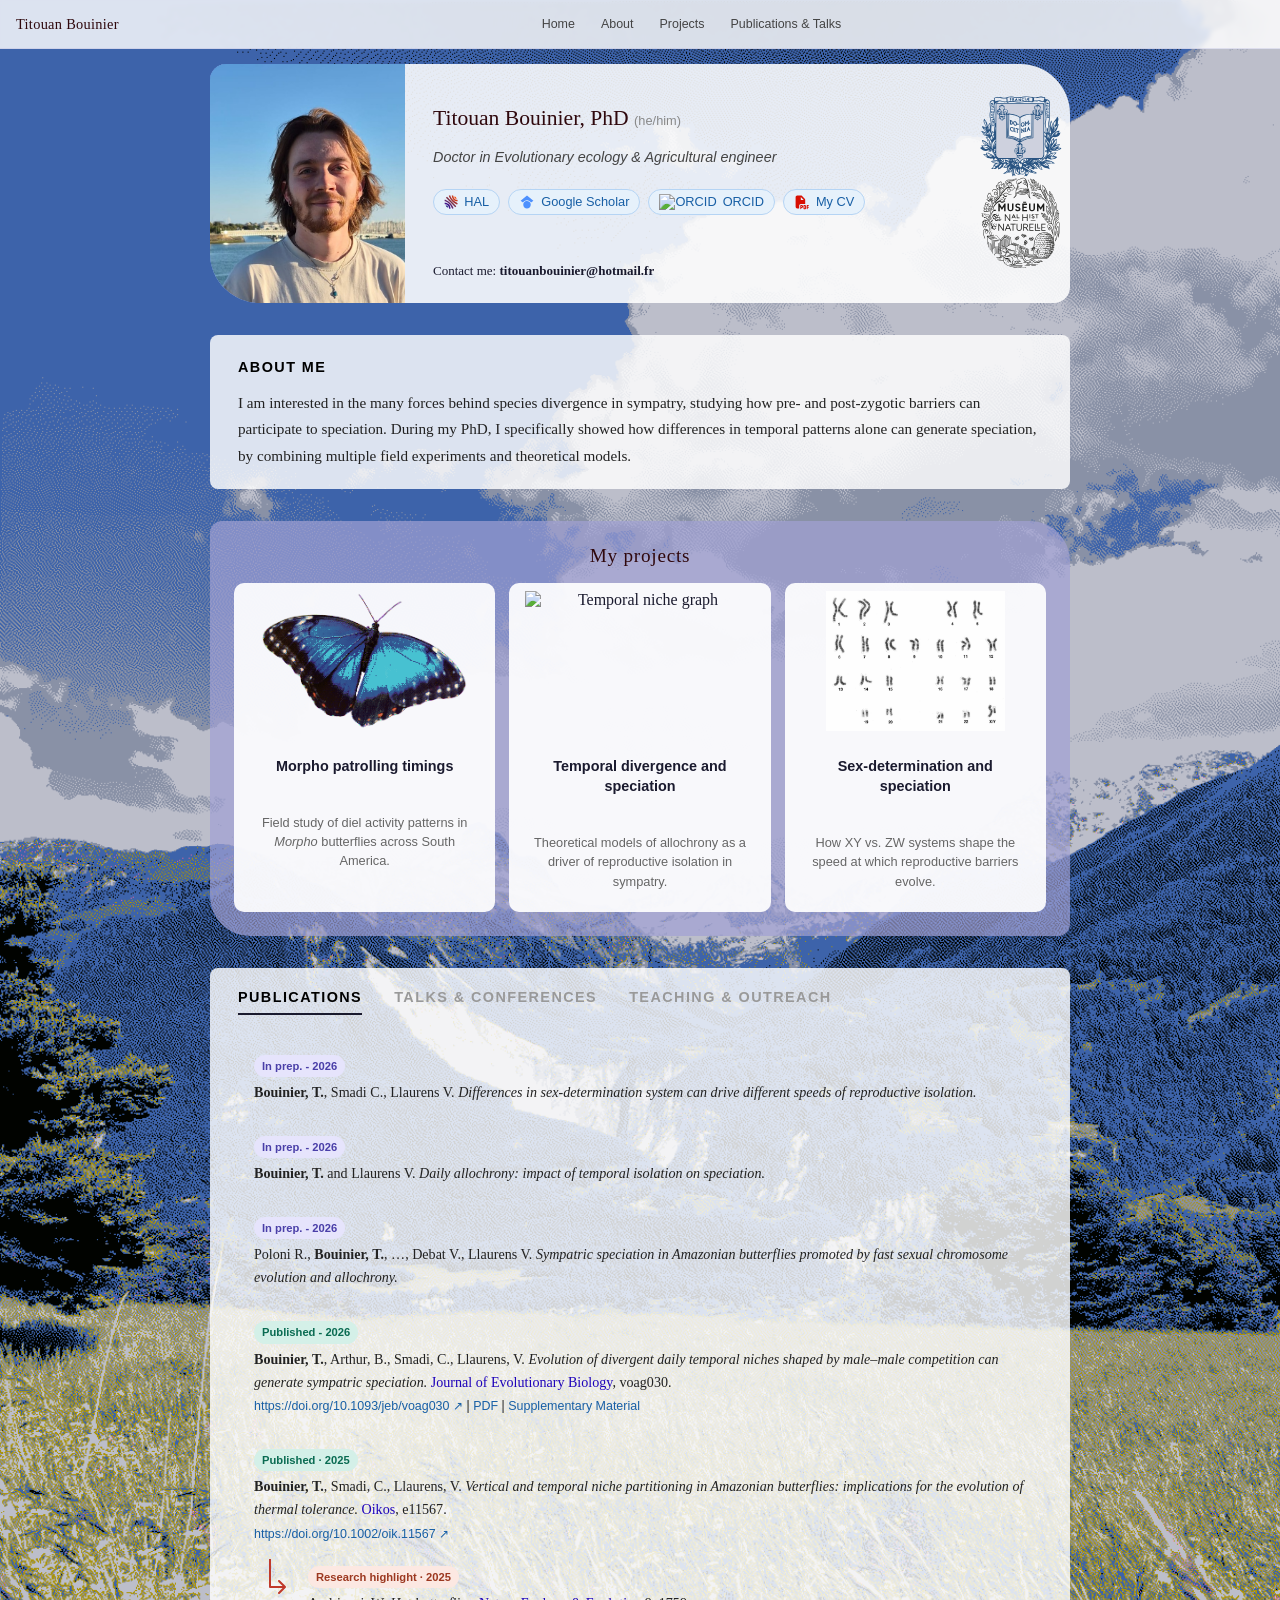
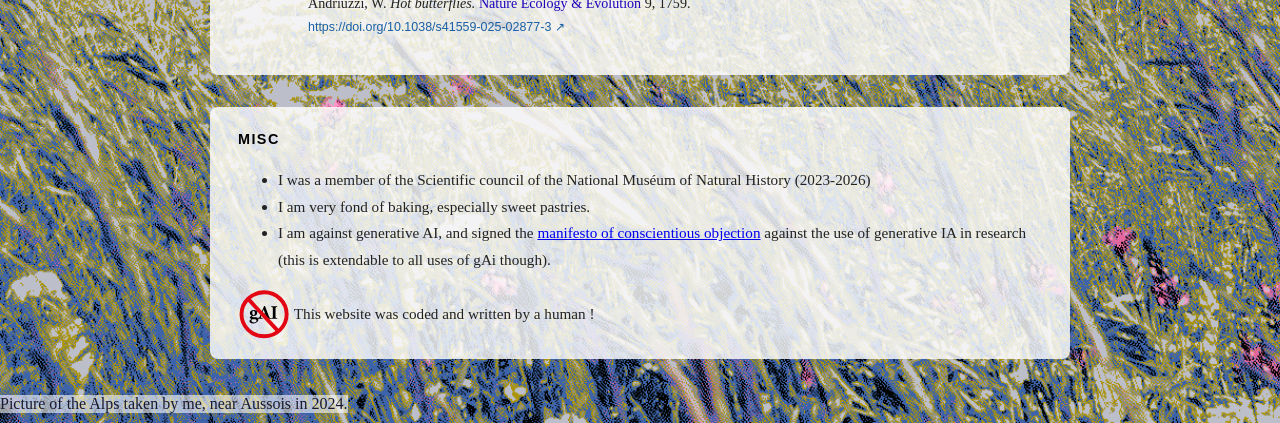
==== index.html @ a281e075 "cv is index" ====
<!DOCTYPE html>
<html lang="en">
<meta property="og:image" content="https://titouanbouinier.netlify.app/full_size_im/Portraitperso.jpg" />
<head>
  <title>Titouan BOUINIER | Evolutionary ecology</title>
  <link rel="icon" type="image/x-icon" href="images/Morpho_icon.png">
  <meta name="viewport" content="width=device-width, initial-scale=1.0">
  <meta charset="UTF-8">
  
  <style>

    html {
      width: 100%;
      margin: 0;
      padding: 0;
      overflow-x: hidden;
      background-image: url("images/mountains.png");
      background-size: cover;
      background-repeat: no-repeat;
    }

    @media (max-width: 540px) {
      html {
        background-attachment: fixed;
      }
    }

    body {
      width: 100%;
      margin: 0;
      padding: 0;
      overflow-x: hidden;
      font-family: Georgia, 'Times New Roman', serif;
      min-height: 100vh;
      color: #1a1a2e;
      scroll-behavior: smooth;
    }

    /* ── Navbar ────────────────────────────────────────────── */
    #navbar {
      position: fixed;
      top: 0;
      left: 0;
      right: 0;
      z-index: 100;
      background: rgba(255, 255, 255, 0.82);
      backdrop-filter: blur(2px);
      -webkit-backdrop-filter: blur(2px);
      border-bottom: 1px solid rgba(180, 180, 220, 0.35);
      display: flex;
      justify-content: center;
    }

   #navbar nav {
  width: 100%;
  max-width: 100%;
  padding: 0 1rem;
  display: grid;
  grid-template-columns: auto auto; 
  align-items: center;
  height: 48px;
}

    #navbar .nav-name {
      font-family: Georgia, serif;
      font-size: 0.9rem;
      color: #2f080d;
      letter-spacing: 0.02em;
      white-space: nowrap;
      grid-column: 1;

    }


    #navbar .nav-links {
      display: flex;
      gap: 4px;
      grid-column: 2;
    }

    #navbar .nav-links a {
      font-family: sans-serif;
      font-size: 0.78rem;
      color: #444;
      text-decoration: none;
      padding: 5px 11px;
      border-radius: 20px;
      transition: background 0.15s, color 0.15s;
      white-space: nowrap;
    }

    #navbar .nav-links a:hover {
      background: #e6f1fb;
      color: #185fa5;
    }

    /* Mobile: collapse to simple flex, name hidden, links centred */
    @media (max-width: 540px) {
      #navbar nav {
        display: flex;
        justify-content: center;
        padding: 0 0.5rem;
      }
      #navbar .nav-name  { display: none; }

      #navbar .nav-links {
        gap: 2px;
      }
      #navbar .nav-links a {
        font-size: 0.72rem;
        padding: 5px 8px;
      }

  
  main { padding: 1rem 0.5rem; }

  #hero {
    flex-direction: column;
  }

  #portrait {
    width: 100%;
    height: 180px;
    min-height: unset;
    background-position: center top 30%;
    background-size: cover;
  }

  #logo { display: none; }

  #hero-text {
    padding: 1rem;
  }

  #hero-text h1 { font-size: 1rem; }

  .links a {
    font-size: 0.72rem;
    padding: 3px 8px;
  }
}

    :target { scroll-margin-top: 64px; }
    #hero, #about, #projects, #pub-talks { scroll-margin-top: 64px; }

    main {
      max-width: 860px;
      margin: 0 auto;
      padding: 4rem 1rem 4rem;
      display: flex;
      flex-direction: column;
      gap: 2rem;
    }

    /* ── Hero ─────────────────────────────────────────────── */
    #hero {
      background: rgba(255, 255, 255, 0.88);
      border-radius: 16px 50px;
      overflow: hidden;
      display: flex;
      align-items: stretch;
    }

    #portrait {
      width: clamp(100px, 22vw, 195px);
      min-height: 220px;
      flex-shrink: 0;
      background: #3d6ccf url("full_size_im/Portraitperso.jpg") no-repeat 30% top / cover;
    }

    #logo {
      margin-left: auto;
      display: flex;
      align-items: center;
    }
    @media (max-width: 540px) {
      #hero { flex-direction: column; }
      #portrait {
        width: 100%;
        min-height: 220px;
        background-position: center top 40%;
        background-size: cover;
      }
      #logo {
        justify-content: center;
        max-width: 100%;
        overflow: hidden;
      }
      #logo img { height: 7rem; max-width: 100%; }
    }

    #hero-text {
      padding: 1.5rem 1.5rem 1.5rem 1.75rem;
  
      flex-direction: column;
      justify-content: center;

    }

    #hero-text h1 {
      font-size: 1.35rem;
      font-weight: normal;
      color: #2f080d;
    }

    #hero-text p {
      font-size: 0.9rem;
      color: #444;
      font-style: italic;
      font-family: sans-serif;
    }

    .links {
      display: flex;
      flex-wrap: wrap;
      gap: 8px;
      margin-top: 1.5rem;
    }

    .links a {
      display: inline-flex;
      align-items: center;
      gap: 6px;
      font-size: 0.8rem;
      font-family: sans-serif;
      color: #185fa5;
      text-decoration: none;
      padding: 4px 10px;
      border: 1px solid #b5d4f4;
      border-radius: 20px;
      background: #e6f1fb;
      transition: background 0.15s;
    }

    .links a:hover { background: #b5d4f4; }

    @media (max-width: 540px) {
      #hero-text h1 { font-size: 1.1rem; }
    }

    /* ── About ─────────────────────────────────────────────── */
    #about {
      background: rgba(255, 255, 255, 0.82);
      border-radius: 8px;
      padding: 1.25rem 1.75rem;
      font-size: 0.95rem;
      line-height: 1.75;
      color: #222;
      font-family: Georgia, serif;
    }

    #about .label {
      font-family: sans-serif;
      font-size: 0.9rem;
      font-weight: 600;
      letter-spacing: 0.1em;
      text-transform: uppercase;
      color: #000000;
      margin-bottom: 0.6rem;
    }

    /* ── Projects ──────────────────────────────────────────── */
    #projects {
      background: rgba(161, 161, 212, 0.7);
      border-radius: 12px 40px;
      padding: 1.5rem;
    }

    #projects h2 {
      text-align: center;
      color: #2f080d;
      font-size: 1.2rem;
      font-weight: normal;
      letter-spacing: 0.04em;
      margin-top: 0;
      font-family: Georgia, serif;
    }

    .projects-grid {
      display: grid;
      grid-template-columns: repeat(auto-fit, minmax(220px, 1fr));
      gap: 14px;
    }

    .project-card {
      background: rgba(255, 255, 255, 0.92);
      border-radius: 10px;
      padding: 0.5rem 1rem;
      display: flex;
      flex-direction: column;
      align-items: center;
      gap: 10px;
      text-align: center;
      transition: transform 0.2s ease, box-shadow 0.2s ease;
      cursor: pointer;
    }

    .project-card:hover {
      transform: translateY(-3px);
      box-shadow: 0 6px 20px rgba(0,0,0,0.12);
    }

    .project-card h3 {
      font-size: 0.9rem;
      font-weight: 600;
      font-family: sans-serif;
      color: #1a1a2e;
      line-height: 1.4;
    }

    .project-card p {
      font-size: 0.8rem;
      color: #666;
      font-family: sans-serif;
      line-height: 1.5;
    }

    .project-img {
      width: 100%;
      height: 140px;
      object-fit: contain;
    }

    /* ── Publications & Talks (tabbed) ─────────────────────── */

    input[name="pubtab"] { display: none; }

    #pub-talks {
      background: rgba(255, 255, 255, 0.82);
      border-radius: 8px;
      padding: 1.25rem 1.75rem;
    }

    .tab-header {
      margin-bottom: 0;
    }

    .tab-label {
      display: inline-block;
      font-family: sans-serif;
      font-size: 0.9rem;
      font-weight: 600;
      letter-spacing: 0.1em;
      text-transform: uppercase;
      color: #999;
      padding: 0 0 8px;
      margin-right: 1.75rem;
      border-bottom: 2px solid transparent;
      cursor: pointer;
      transition: color 1s;
      position: relative;
      margin-bottom: 15px;
    }

    #tab-pub:checked ~ #pub-talks label[for="tab-pub"],
    #tab-talks:checked ~ #pub-talks label[for="tab-talks"],
    #tab-teach:checked ~ #pub-talks label[for="tab-teach"]  {
      color: #000000;
      border-bottom-color: #1a1a2e;
    }

    .tab-content {
      display: none;
      margin-top: 1rem;
    }

    #tab-pub:checked ~ #pub-talks #content-pub   { display: block; }
    #tab-talks:checked ~ #pub-talks #content-talks { display: block; }
    #tab-teach:checked ~ #pub-talks #content-teach { display: block; }
    /* ── Shared pub styles ─────────────────────────────────── */
    .pub-list { display: flex; flex-direction: column; gap: 0.9rem; }

    .pub {
      padding: 0.5rem 0 0.5rem 1rem;
      font-family: Georgia, serif;
      font-size: 0.88rem;
      line-height: 1.65;
      color: #222;
    }

    .pub .pub-title { font-style: italic; }
    .pub .pub-journal { color: #1e03ba; }

    .pub a {
      color: #185fa5;
      text-decoration: none;
      font-family: sans-serif;
      font-size: 0.78rem;
    }
    .pub a:hover { text-decoration: underline; }

    .pub-badge {
      display: inline-block;
      font-family: sans-serif;
      font-size: 0.7rem;
      font-weight: 600;
      padding: 2px 8px;
      border-radius: 20px;
      margin-bottom: 4px;
    }
    .pub-badge.published { background: #d4f0e8; color: #0a6b52; }
    .pub-badge.prep      { background: #e6e4fc; color: #4a3fa8; }
    .pub-badge.highlight { background: #fce8e2; color: #9c3820; }

    .pub-child {
      display: flex;
      align-items: flex-start;
      margin-top: 0.75rem;
      margin-left: 0.5rem;
    }

    .pub-child-arrow {
      flex-shrink: 0;
      padding-top: 2px;
      margin-right: 6px;
    }

    .pub-highlight-entry {
      border-left-color: #e8a090;
      flex: 1;
    }

    .tooltip {
      position: relative;
      display: inline-block;
      cursor: pointer;
    }
    .tooltiptext {
    width: 330px;
    margin: 0 0 0 10px ;
    visibility: hidden;

    background-color: rgba(131, 125, 125, 0.732);
    color: #fff;
    text-align: center;
    border-radius: 6px;
    padding: 5px 0;
    position: absolute;
    z-index: 1;
    } 

    .tooltip:hover .tooltiptext {
  visibility: visible;
  } 
  </style>
</head>

<body>

  <!-- Navbar -->
  <div id="navbar">
    <nav>
      <span class="nav-name">Titouan Bouinier</span>

      <div class="nav-links">
        <a href="#hero">Home</a>
        <a href="#about">About</a>
        <a href="#projects">Projects</a>
        <a href="#pub-talks">Publications & Talks</a>

      </div>
    </nav>
  </div>

<main>

  <!-- Hero -->
  <section id="hero">
    <div id="portrait"></div>
    <div id="hero-text">
      <h1>Titouan Bouinier, PhD <span style="font-size:0.8rem; color:#888; font-family:sans-serif;">(he/him)</span></h1>
      <p>Doctor in Evolutionary ecology & Agricultural engineer</p>
      <div class="links">
        <a href="https://cv.hal.science/titouan-bouinier" target="_blank">
          <img src="images/HAL.svg" alt="HAL" style="height:14px; vertical-align:middle;">HAL
        </a>
        <a href="https://scholar.google.com/citations?user=mYnyD5wAAAAJ&hl=fr" target="_blank">
          <img src="images/scholar.svg" alt="Google Scholar" style="height:16px; vertical-align:middle;">Google Scholar
        </a>
        <a href="https://orcid.org/0009-0001-8671-4316" target="_blank">
          <img src="images/orcid.png" alt="ORCID" style="height:16px; vertical-align:middle;">ORCID
        </a>
        <a href="files/CV_BOUINIER_Titouan.pdf" target="_blank" download>
          <img src="images/PDF.svg" alt="CV link" style="height:16px; vertical-align:middle;">My CV
        </a>
      </div>
    <div style="font-size: small; margin-top: 3rem;">Contact me: <strong>titouanbouinier@hotmail.fr</strong></div>
    </div>
    <div id="logo">
      <picture>
        <source media="(max-width: 540px)" srcset="full_size_im/CDF_MNHN_Mobile.svg">
        <img src="full_size_im/CDF_MNHN_Logo.svg" alt="Logos" style="height:11rem; vertical-align:middle; max-width:100%;">
      </picture>
    </div>
  </section>

  <!-- About -->
  <section id="about">
    <div class="label">About me</div>
    I am interested in the many forces behind species divergence in sympatry, studying how pre- and post-zygotic barriers can participate to speciation.
    During my PhD, I specifically showed how differences in temporal patterns alone can generate speciation,
    by combining multiple field experiments and theoretical models.
  </section>

  <!-- Projects -->
  <section id="projects">
    <h2>My projects</h2>
    <div class="projects-grid">

      <div class="project-card">
        <img src="images/Morpho_icon.png" alt="Morpho butterfly" class="project-img">
        <h3>Morpho patrolling timings</h3>
        <p>Field study of diel activity patterns in <em>Morpho</em> butterflies across South America.</p>
      </div>

      <div class="project-card">
        <img src="full_size_im/TempNiche.png" alt="Temporal niche graph" class="project-img">
        <h3>Temporal divergence and speciation</h3>
        <p>Theoretical models of allochrony as a driver of reproductive isolation in sympatry.</p>
      </div>

      <div class="project-card">
        <img src="full_size_im/Kariotype.jpg" alt="XY_ Karyotype" class="project-img">
        <h3>Sex-determination and speciation</h3>
        <p>How XY vs. ZW systems shape the speed at which reproductive barriers evolve.</p>
      </div>

    </div>
  </section>
  

  <!-- All tabs radio inputs -->
  <input type="radio" name="pubtab" id="tab-pub" checked>
  <input type="radio" name="pubtab" id="tab-talks">
<input type="radio" name="pubtab" id="tab-teach">

  <!-- All tabs labels -->
  <section id="pub-talks">

    <div class="tab-header">
      <label for="tab-pub" class="tab-label">Publications</label>
      <label for="tab-talks" class="tab-label">Talks & conferences</label>
      <label for="tab-teach" class="tab-label">Teaching & outreach</label>
    </div>

    <!-- Publications tab -->
    <div class="tab-content" id="content-pub">
      <div class="pub-list">

        <div class="pub">
          <span class="pub-badge prep">In prep. - 2026</span><br>
          <strong>Bouinier, T.</strong>, Smadi C., Llaurens V.
          <span class="pub-title">Differences in sex-determination system can drive different speeds of reproductive isolation.</span>
        </div>

        <div class="pub">
          <span class="pub-badge prep">In prep. - 2026</span><br>
          <strong>Bouinier, T.</strong> and Llaurens V.
          <span class="pub-title">Daily allochrony: impact of temporal isolation on speciation.</span>
        </div>

        <div class="pub">
          <span class="pub-badge prep">In prep. - 2026</span><br>
          Poloni R., <strong>Bouinier, T.</strong>, …, Debat V., Llaurens V.
          <span class="pub-title">Sympatric speciation in Amazonian butterflies promoted by fast sexual chromosome evolution and allochrony.</span>
        </div>

        <div class="pub">
          <span class="pub-badge published">Published - 2026</span><br>
          <strong>Bouinier, T.</strong>, Arthur, B., Smadi, C., Llaurens, V.
          <span class="pub-title">Evolution of divergent daily temporal niches shaped by male–male competition can generate sympatric speciation.</span>
          <span class="pub-journal">Journal of Evolutionary Biology</span>, voag030.<br>
          
        <span class="tooltip">
          <a href="https://doi.org/10.1093/jeb/voag030" target="_blank">https://doi.org/10.1093/jeb/voag030 ↗</a>
          <strong>|</strong> <a href="https://hal.science/hal-05644714v1/document" target="_blank">PDF</a> <strong>|</strong> <a href="https://hal.science/hal-05644714v1/preview/Supplementary%20material.pdf" target="_blank">Supplementary Material</a>
        
          <span class="tooltiptext">Send me a message for the published version</span>
        </span>
          </div>

        <div class="pub">
          <span class="pub-badge published">Published · 2025</span><br>
          <strong>Bouinier, T.</strong>, Smadi, C., Llaurens, V.
          <span class="pub-title">Vertical and temporal niche partitioning in Amazonian butterflies: implications for the evolution of thermal tolerance.</span>
          <span class="pub-journal">Oikos</span>, e11567.<br>

          <a href="https://doi.org/10.1002/oik.11567" target="_blank">https://doi.org/10.1002/oik.11567 ↗</a>
          <div class="pub-child">
            <div class="pub-child-arrow">
              <svg width="24" height="40" viewBox="0 0 24 40" fill="none">
                <path d="M8 0 L8 28 L22 28" stroke="#c0392b" stroke-width="2" stroke-linecap="round" stroke-linejoin="round"/>
                <path d="M17 22 L23 28 L17 34" stroke="#c0392b" stroke-width="2" stroke-linecap="round" stroke-linejoin="round"/>
              </svg>
            </div>
            <div class="pub pub-highlight-entry">
              <span class="pub-badge highlight">Research highlight · 2025</span><br>
              Andriuzzi, W.
              <span class="pub-title">Hot butterflies.</span>
              <span class="pub-journal">Nature Ecology &amp; Evolution</span> 9, 1759.<br>
              <a href="https://doi.org/10.1038/s41559-025-02877-3" target="_blank">https://doi.org/10.1038/s41559-025-02877-3 ↗</a>
            </div>
          </div>
        </div>

      </div>
    </div>

    <!-- Talks tab -->
    <div class="tab-content" id="content-talks">
      <div class="pub-list">

        <div class="pub">
          <span class="pub-title">Evolution of butterfly patrolling activity driven by ecological interactions.</span><br>
          <span class="pub-journal">International Society for Behavioural Ecology</span> - July 20-24, 2026 - Turin, Italy<br>
        </div>

        <div class="pub">
          <span class="pub-title">Differences in sex-determination system can drive different speeds of reproductive isolation.</span><br>
          <span class="pub-journal">European Meeting for PhD students in Evolutionary Biology </span> - June 8-12, 2026 - Oberwiesenthal, Germany <br>
        </div>

        <div class="pub">
          <span class="pub-title">Male-male competition shaping the evolution of differentiated temporal niches.</span><br>
          <span class="pub-journal">Mathematical Models in Ecology and Evolution</span> - July 15-18, 2024 - Vienna, Austria<br>
        </div>

        <div class="pub">
          <span class="pub-journal">École de printemps de la chaire MMB</span> - June 9-14, 2024 – Aussois, France<br>
        </div>

        <div class="pub">
          <span class="pub-title">Evolution of ecological niches in a genus of Amazonian butterflies.</span><br>
          <span class="pub-journal">Congrès des Jeunes Chercheur·e·s du Muséum</span> - April 17-19, 2024 – Paris, France<br>
        </div>

      </div>
    </div>



    <!-- Teaching & outreach tab -->
    <div class="tab-content" id="content-teach">
      <div class="pub-list">

        <div class="pub">
          Gave a class at École Normale Supérieure (ENS) - <span class="pub-title">How to read and summarize scientific articles in evolutionnary ecology</span><br>
          ENS - May 2026 - Paris, France<br>
        </div>

        <div class="pub">
          Organized a stand at a yearly scientific communication event - <span class="pub-title">Evolution of colour, camouflage and mimicry in insects.</span><br>
          Fête de la Science/Collège de France - October 2025 - Paris, France <br>
        </div>

      </div>
    </div>

  </section>

  <section id="about">
    <div class="label">Misc</div>
    <ul>
      <li>I was a member of the Scientific council of the National Muséum of Natural History (2023-2026)</li>
      <li>I am very fond of baking, especially sweet pastries.</li>
      
      <li> I am against generative AI, and signed the <a href="https://atecopol.hypotheses.org/13082" target="_blank">manifesto of conscientious objection</a> against the use of generative IA in research (this is extendable to all uses of gAi though).</li>
      
    </ul>
      <div>
   <img src="full_size_im/NogAI.svg" style="vertical-align: middle; height: 50px;"/>
    <span style="vertical-align: middle;">This website was coded and written by a human !</span>
</div>
 
  </section>

</main>
  <!-- Bottom text -->
  <div style="position: relative">    

      <div style="position: absolute; bottom: 10px; background-color: rgba(255, 255, 255, 0.586)">
      Picture of the Alps taken by me, near Aussois in 2024. 
      </div>
  </div>
</body>
</html>
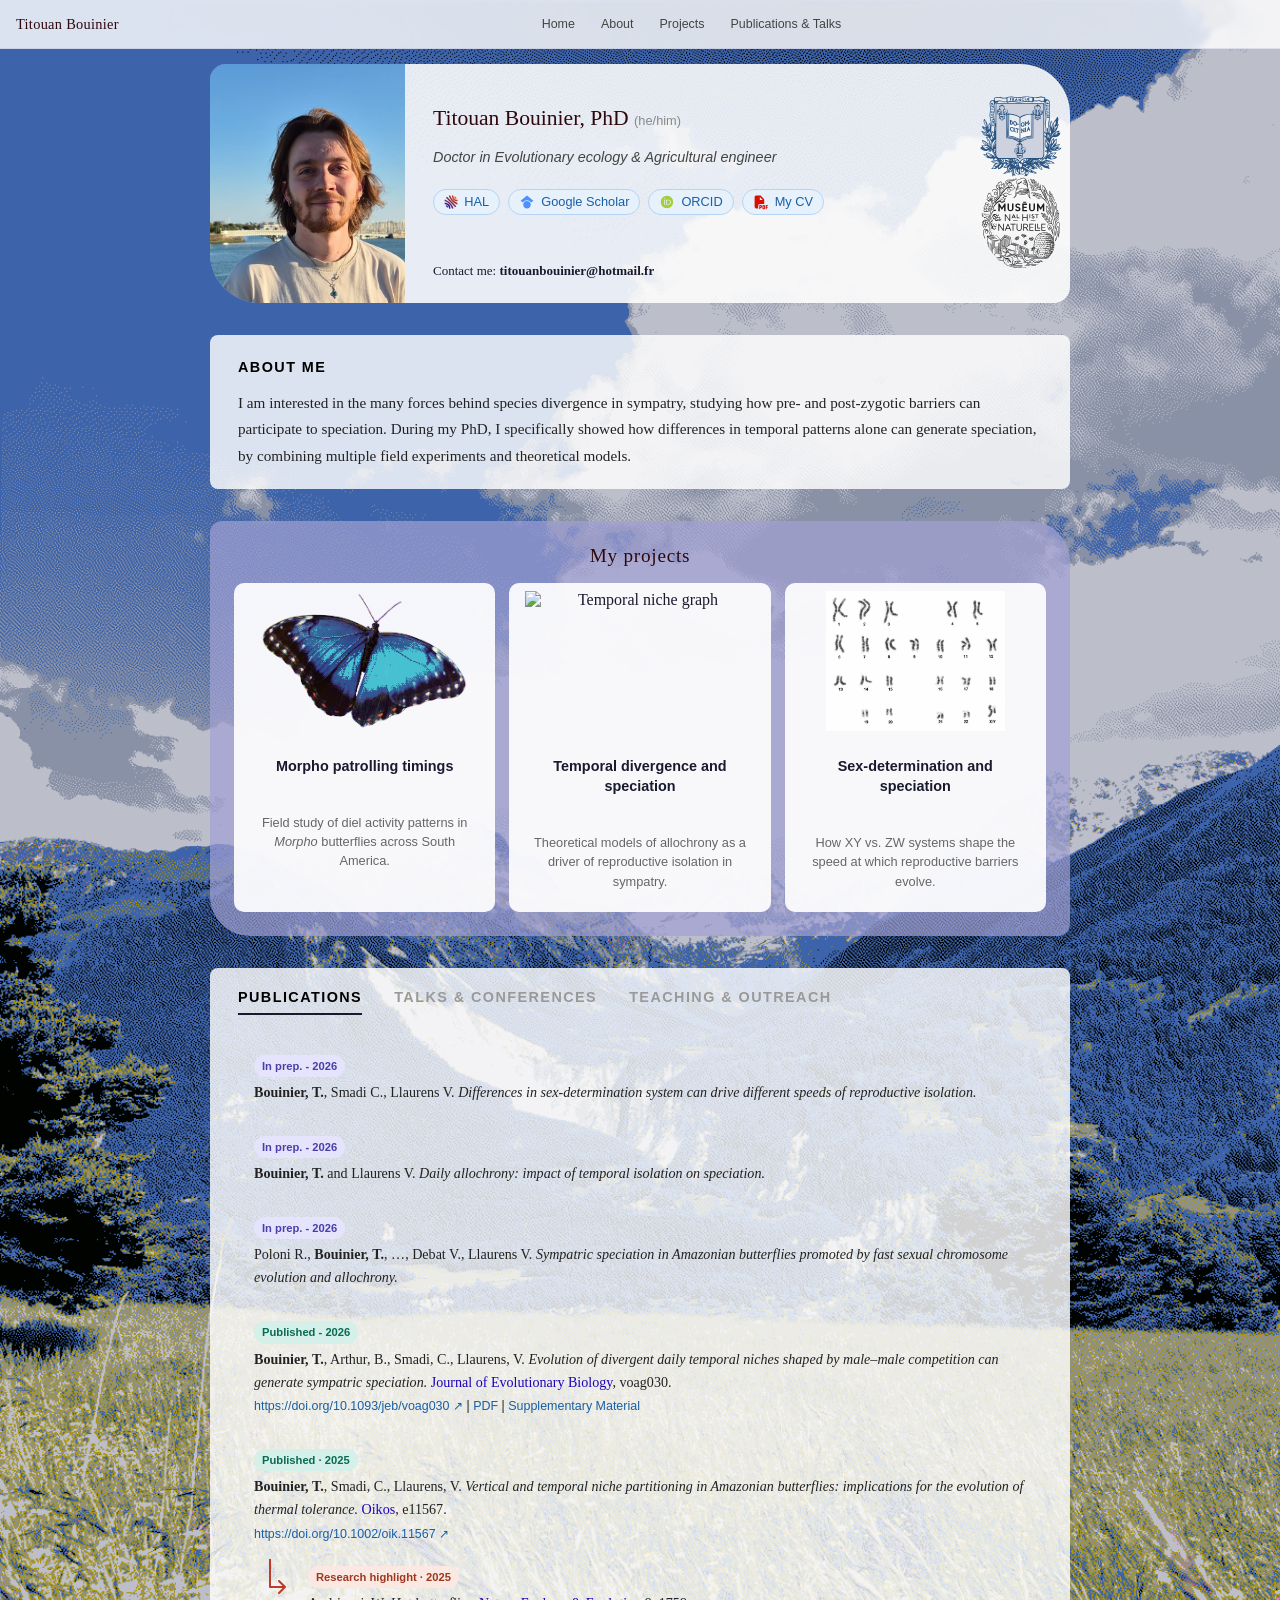
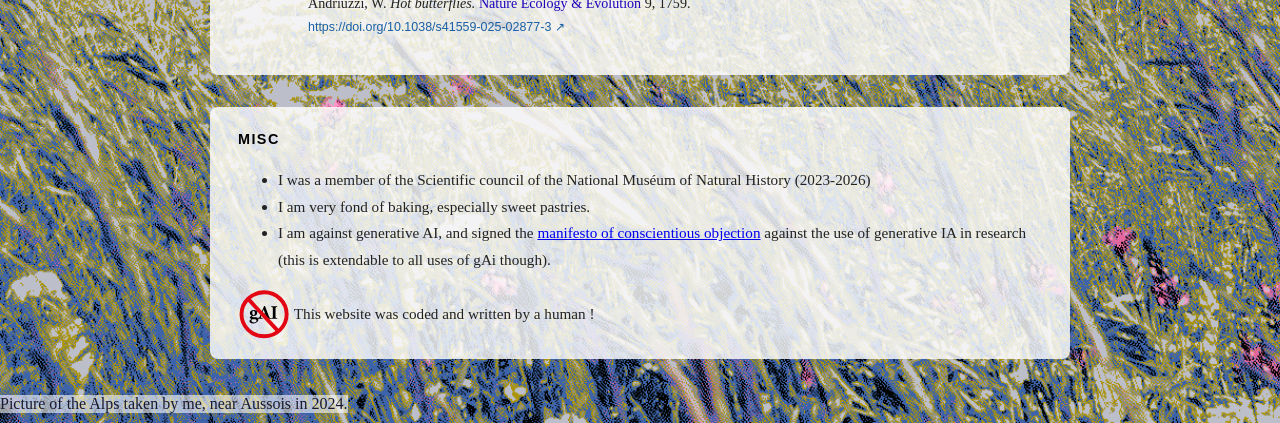
==== commit 891a0e28: "Update index.html" ====
--- a/index.html
+++ b/index.html
@@ -478,7 +478,7 @@
           <img src="images/scholar.svg" alt="Google Scholar" style="height:16px; vertical-align:middle;">Google Scholar
         </a>
         <a href="https://orcid.org/0009-0001-8671-4316" target="_blank">
-          <img src="images/orcid.png" alt="ORCID" style="height:16px; vertical-align:middle;">ORCID
+          <img src="images/orcid.svg" alt="ORCID" style="height:16px; vertical-align:middle;">ORCID
         </a>
         <a href="files/CV_BOUINIER_Titouan.pdf" target="_blank" download>
           <img src="images/PDF.svg" alt="CV link" style="height:16px; vertical-align:middle;">My CV
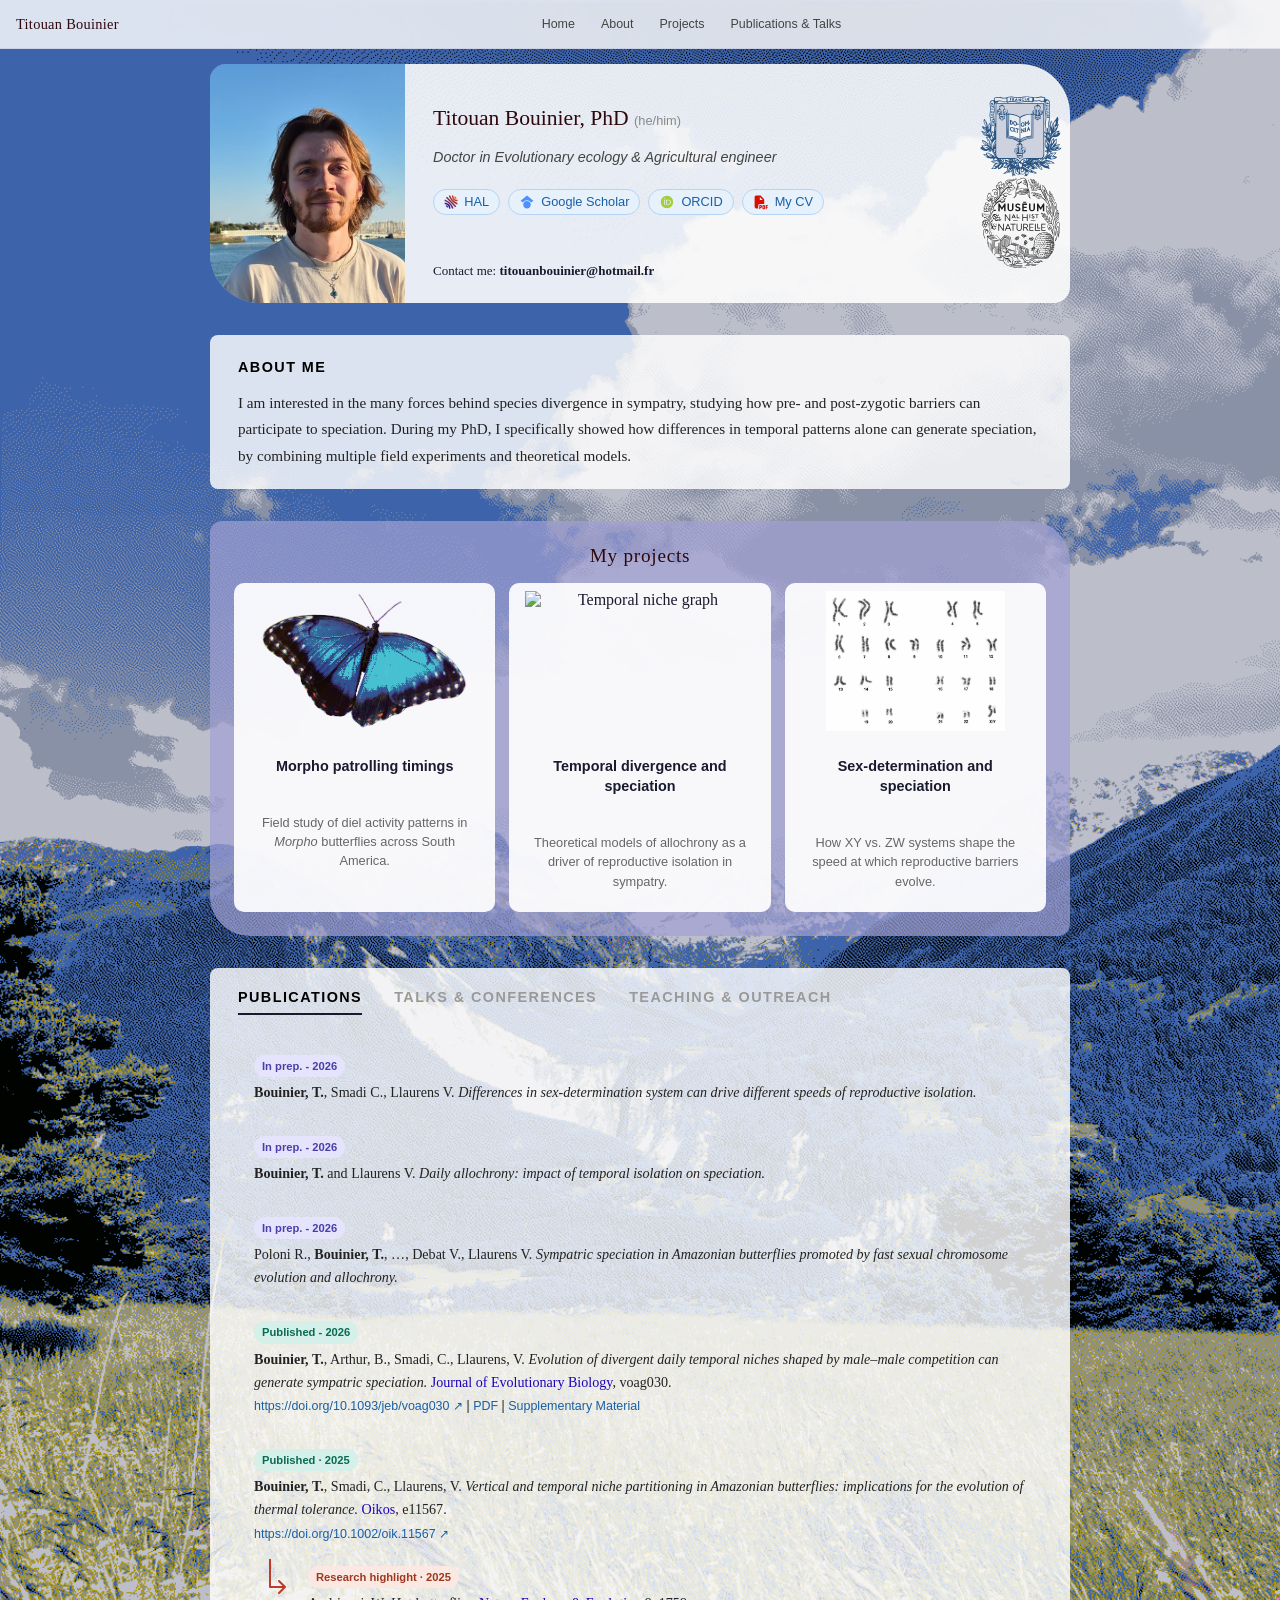
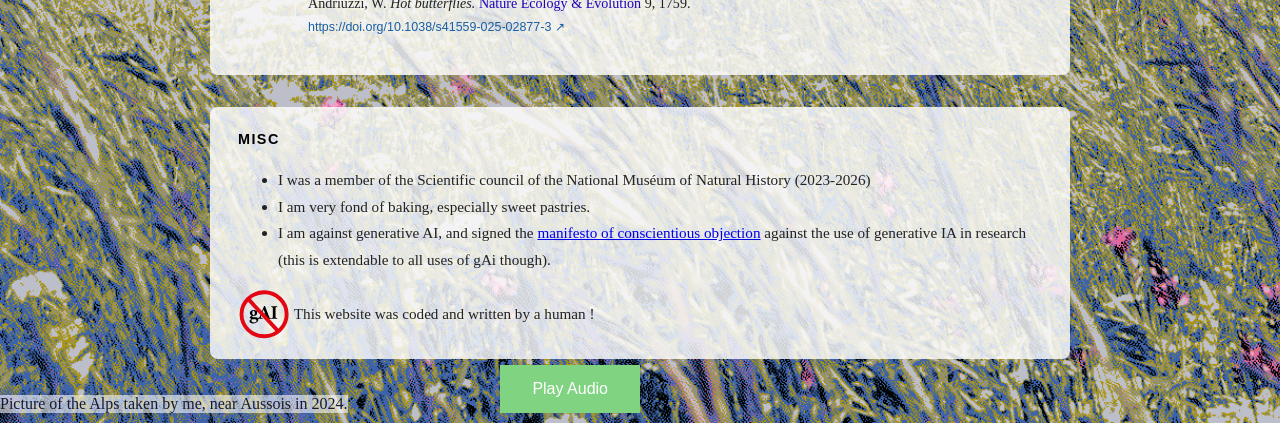
==== commit 104f9fad: "button" ====
--- a/index.html
+++ b/index.html
@@ -442,6 +442,19 @@
     .tooltip:hover .tooltiptext {
   visibility: visible;
   } 
+
+
+.button {
+  background-color: rgb(128, 211, 129);
+  border: none;
+  color: white;
+  padding: 15px 32px;
+  text-align: center;
+  text-decoration: none;
+  display: inline-block;
+  font-size: 16px;
+  cursor: pointer;
+}
   </style>
 </head>
 
@@ -682,5 +695,65 @@
       Picture of the Alps taken by me, near Aussois in 2024. 
       </div>
   </div>
+
+ 
+
+<audio id="spray-1">
+  <source src="music\jet-set-radio-spray-1.mp3" type="audio/mp3">
+  Your browser does not support the audio element.
+</audio>
+<audio id="spray-2">
+  <source src="music\jet-set-radio-spray-2.mp3" type="audio/mp3">
+  Your browser does not support the audio element.
+</audio>
+<audio id="spray-3">
+  <source src="music\jet-set-radio-spray-3.mp3" type="audio/mp3">
+  Your browser does not support the audio element.
+</audio>
+<audio id="spray-4">
+  <source src="music\jet-set-radio-spray-4.mp3" type="audio/mp3">
+  Your browser does not support the audio element.
+</audio>
+<audio id="spray-5">
+  <source src="music\jet-set-radio-success.mp3" type="audio/mp3">
+  Your browser does not support the audio element.
+</audio>
+
+
+  <div style="position: relative">    
+<button style="position: absolute; bottom: 10px; right: 50%;" onclick="playAudio()" type="button" class="button">Play Audio</button>
+  </div>
+
+<script>
+var spray1 = document.getElementById("spray-1"); 
+var spray2 = document.getElementById("spray-2"); 
+var spray3 = document.getElementById("spray-3"); 
+var spray4 = document.getElementById("spray-4"); 
+var spray5 = document.getElementById("spray-5"); 
+
+var n = 0
+function playAudio() { 
+  if (n == 0) {
+    spray1.play();
+     n+=1 }
+  else if (n == 1) {
+    spray2.play();
+     n+=1 }
+  else if (n == 2) {
+    spray3.play();
+     n+=1 }
+  else if (n == 3) {
+    spray4.play();
+     n+=1 }
+  else if (n == 4) {
+    spray5.play();
+     n=0 };
+} 
+
+function pauseAudio() { 
+  x.pause(); 
+} 
+</script>
+
 </body>
 </html>
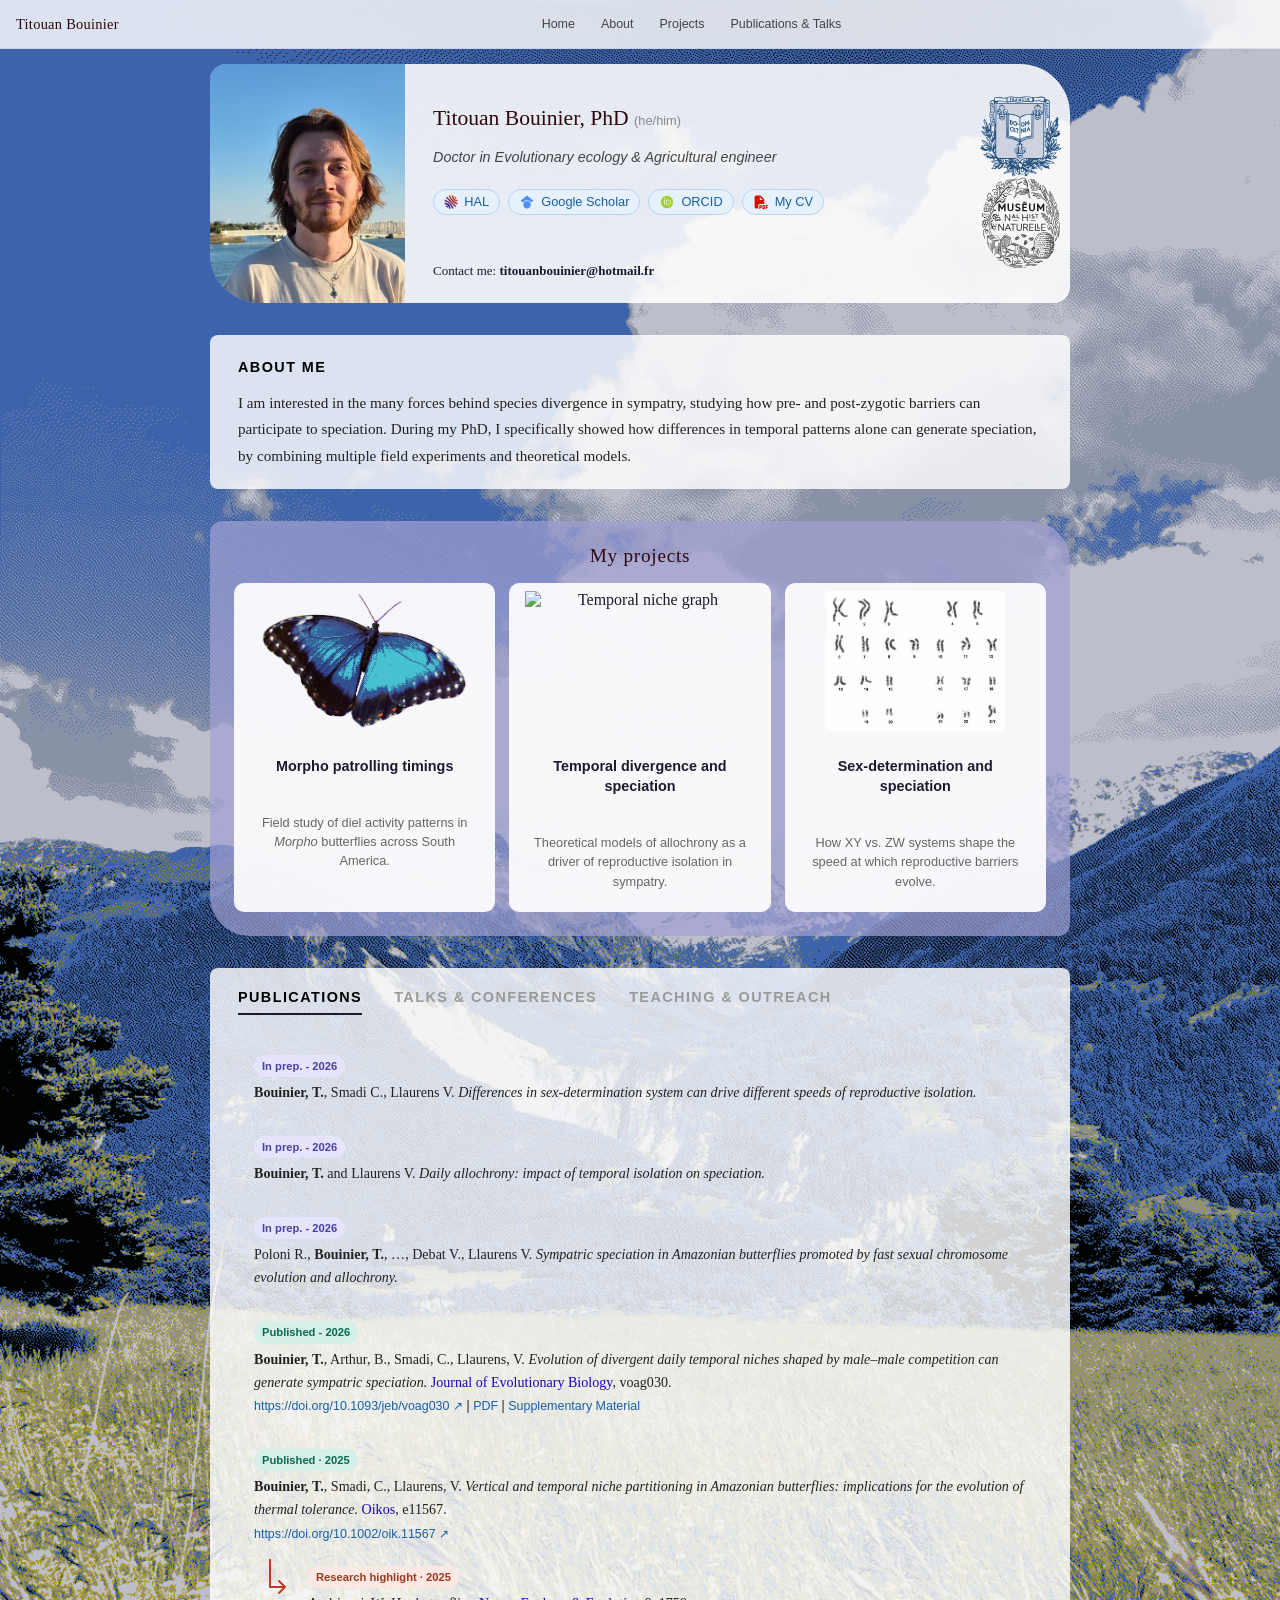
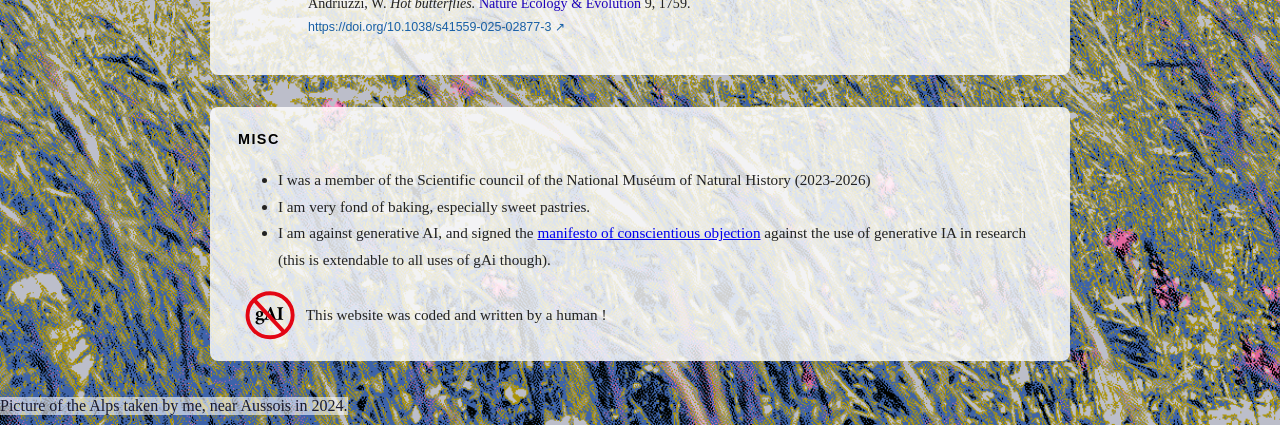
==== commit 689be760: "Update index.html" ====
--- a/index.html
+++ b/index.html
@@ -445,14 +445,11 @@
 
 
 .button {
-  background-color: rgb(128, 211, 129);
+  background-color: rgba(255, 255, 255, 0);
   border: none;
-  color: white;
-  padding: 15px 32px;
   text-align: center;
   text-decoration: none;
   display: inline-block;
-  font-size: 16px;
   cursor: pointer;
 }
   </style>
@@ -681,7 +678,10 @@
       
     </ul>
       <div>
-   <img src="full_size_im/NogAI.svg" style="vertical-align: middle; height: 50px;"/>
+      
+  </div>
+   <button onclick="playAudio()" type="button" class="button"><img src="full_size_im/NogAI.svg" style="vertical-align: middle; height: 50px;"/></button>
+  
     <span style="vertical-align: middle;">This website was coded and written by a human !</span>
 </div>
  
@@ -720,10 +720,6 @@
 </audio>
 
 
-  <div style="position: relative">    
-<button style="position: absolute; bottom: 10px; right: 50%;" onclick="playAudio()" type="button" class="button">Play Audio</button>
-  </div>
-
 <script>
 var spray1 = document.getElementById("spray-1"); 
 var spray2 = document.getElementById("spray-2"); 
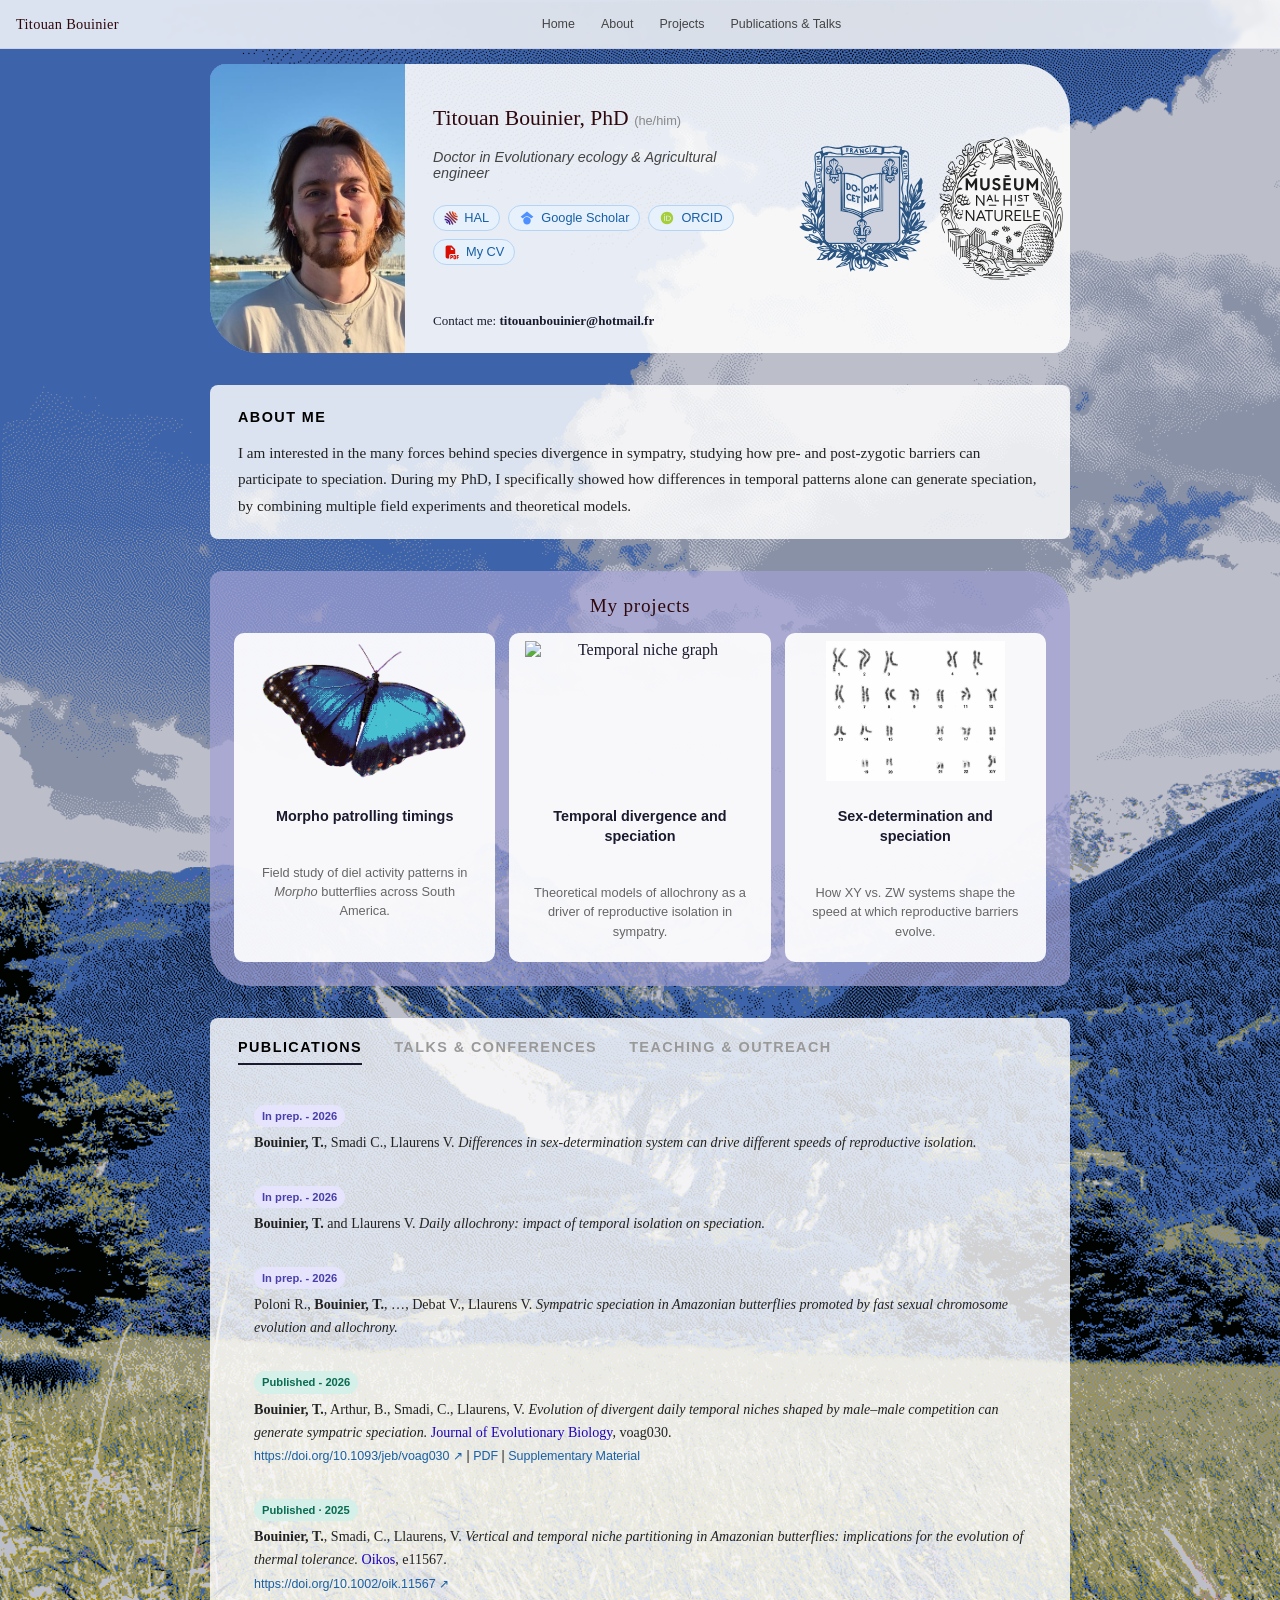
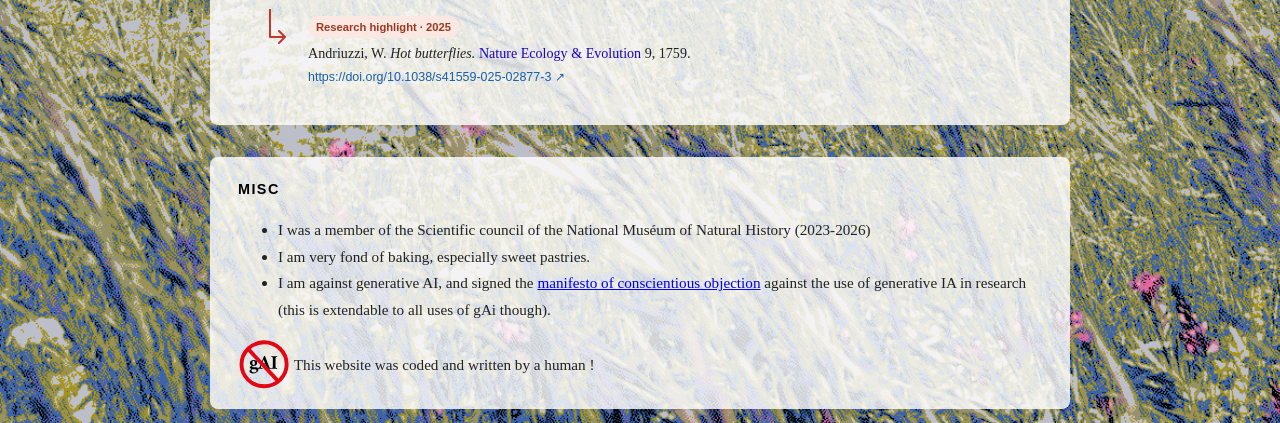
==== commit fd70cd13: "fah" ====
--- a/index.html
+++ b/index.html
@@ -451,6 +451,12 @@
   text-decoration: none;
   display: inline-block;
   cursor: pointer;
+  font-size: 1.35rem;
+  font-weight: normal;
+  color: #2f080d;
+  font-family: Georgia, 'Times New Roman', serif;
+  padding: 0;
+  margin: 0;
 }
   </style>
 </head>
@@ -478,7 +484,7 @@
   <section id="hero">
     <div id="portrait"></div>
     <div id="hero-text">
-      <h1>Titouan Bouinier, PhD <span style="font-size:0.8rem; color:#888; font-family:sans-serif;">(he/him)</span></h1>
+      <h1>Titouan Bouinier, <button onclick="playAudioFah()" type="button" class="button">PhD</button> <span style="font-size:0.8rem; color:#888; font-family:sans-serif;">(he/him)</span></h1>
       <p>Doctor in Evolutionary ecology & Agricultural engineer</p>
       <div class="links">
         <a href="https://cv.hal.science/titouan-bouinier" target="_blank">
@@ -718,7 +724,10 @@
   <source src="music\jet-set-radio-success.mp3" type="audio/mp3">
   Your browser does not support the audio element.
 </audio>
-
+<audio id="fah">
+  <source src="music\fah.mp3" type="audio/mp3">
+  Your browser does not support the audio element.
+</audio>
 
 <script>
 var spray1 = document.getElementById("spray-1"); 
@@ -726,6 +735,7 @@
 var spray3 = document.getElementById("spray-3"); 
 var spray4 = document.getElementById("spray-4"); 
 var spray5 = document.getElementById("spray-5"); 
+var fah = document.getElementById("fah"); 
 
 var n = 0
 function playAudio() { 
@@ -746,9 +756,10 @@
      n=0 };
 } 
 
-function pauseAudio() { 
-  x.pause(); 
-} 
+function playAudioFah() { 
+  fah.play()
+  }
+    
 </script>
 
 </body>
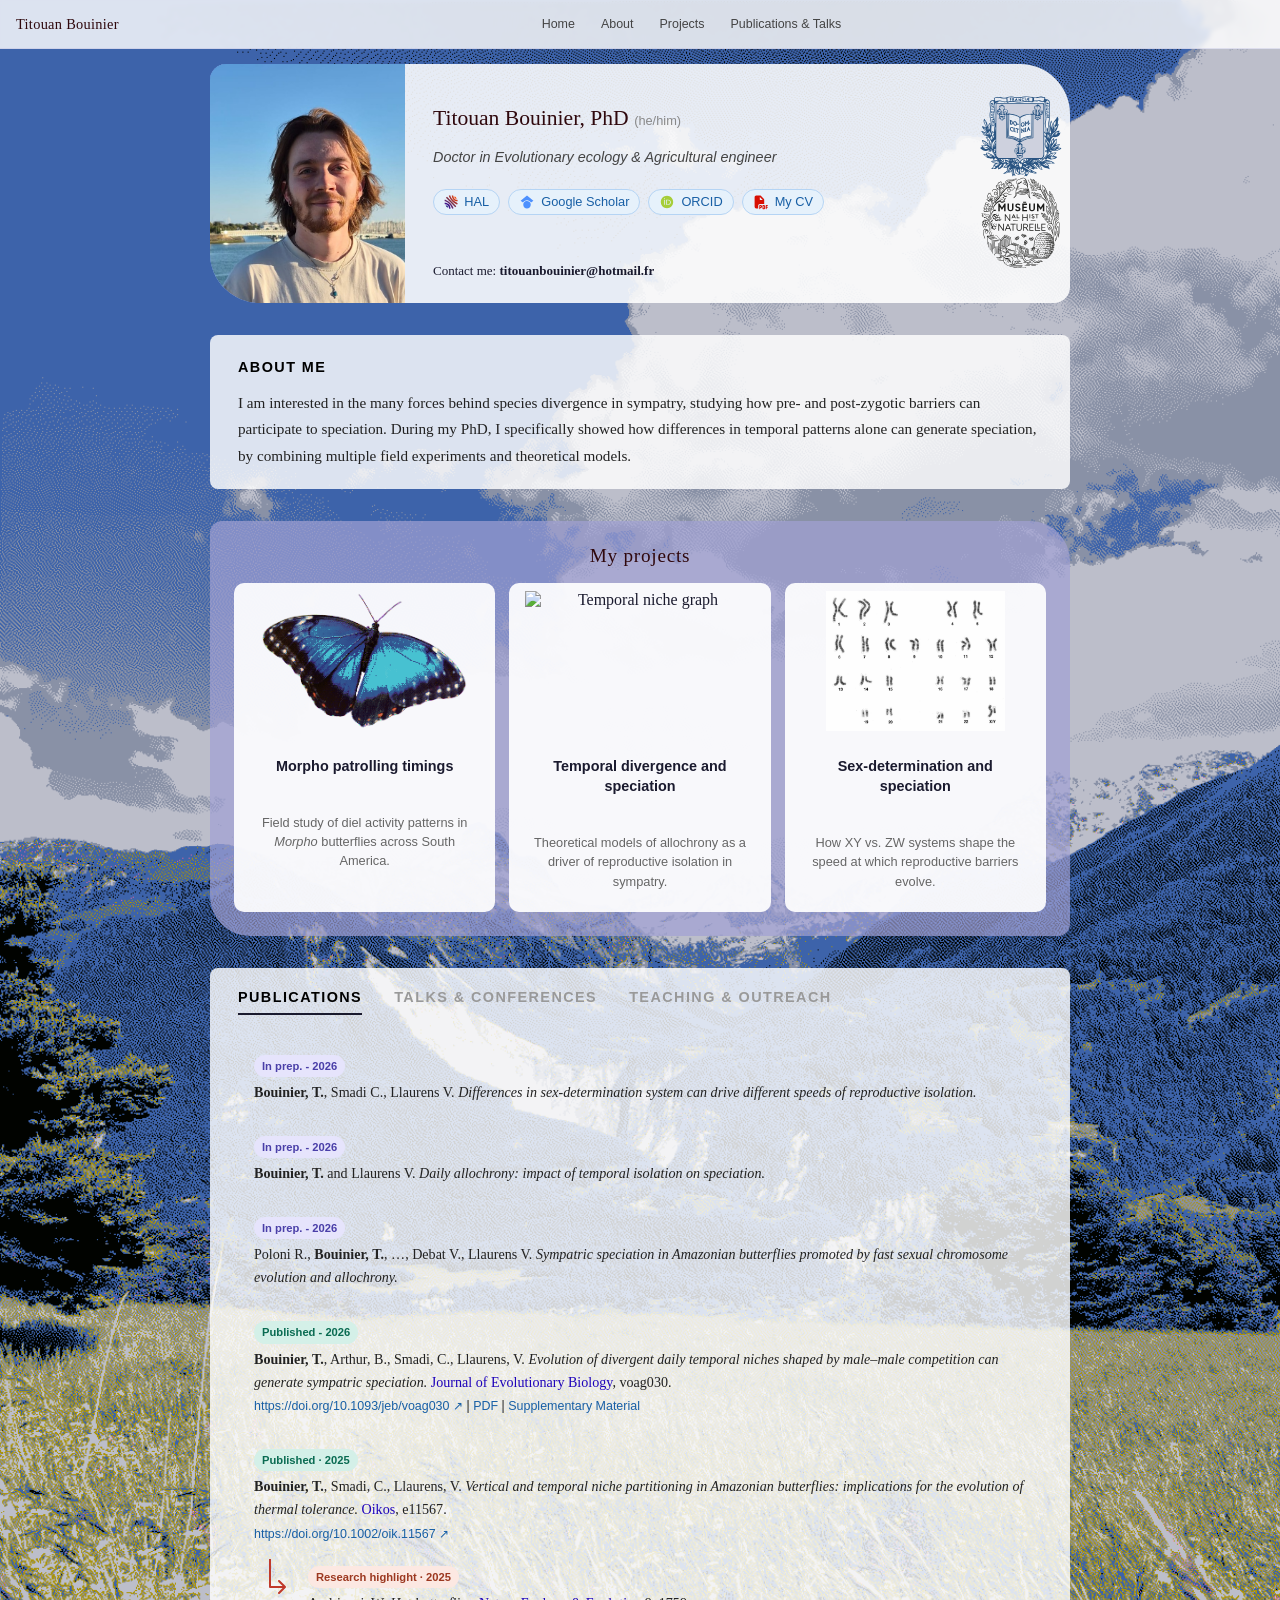
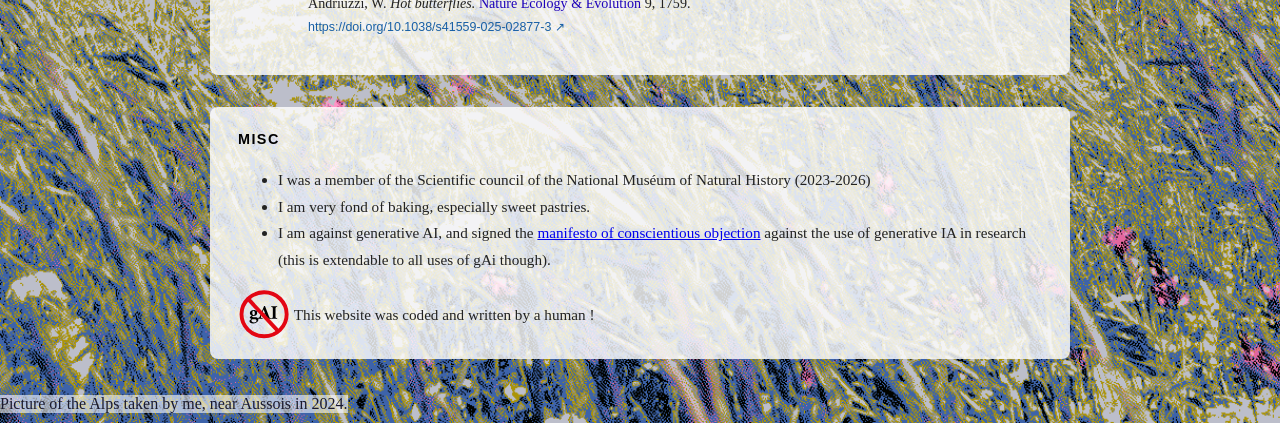
==== commit 9c389c47: "Update index.html" ====
--- a/index.html
+++ b/index.html
@@ -235,7 +235,7 @@
     .links a:hover { background: #b5d4f4; }
 
     @media (max-width: 540px) {
-      #hero-text h1 { font-size: 1.1rem; }
+      #hero-text h1 { font-size: 1.1rem; };
     }
 
     /* ── About ─────────────────────────────────────────────── */
@@ -458,6 +458,12 @@
   padding: 0;
   margin: 0;
 }
+
+
+@media (max-width: 540px) {
+  .button { font-size: 1.1rem; }
+}
+
   </style>
 </head>
 
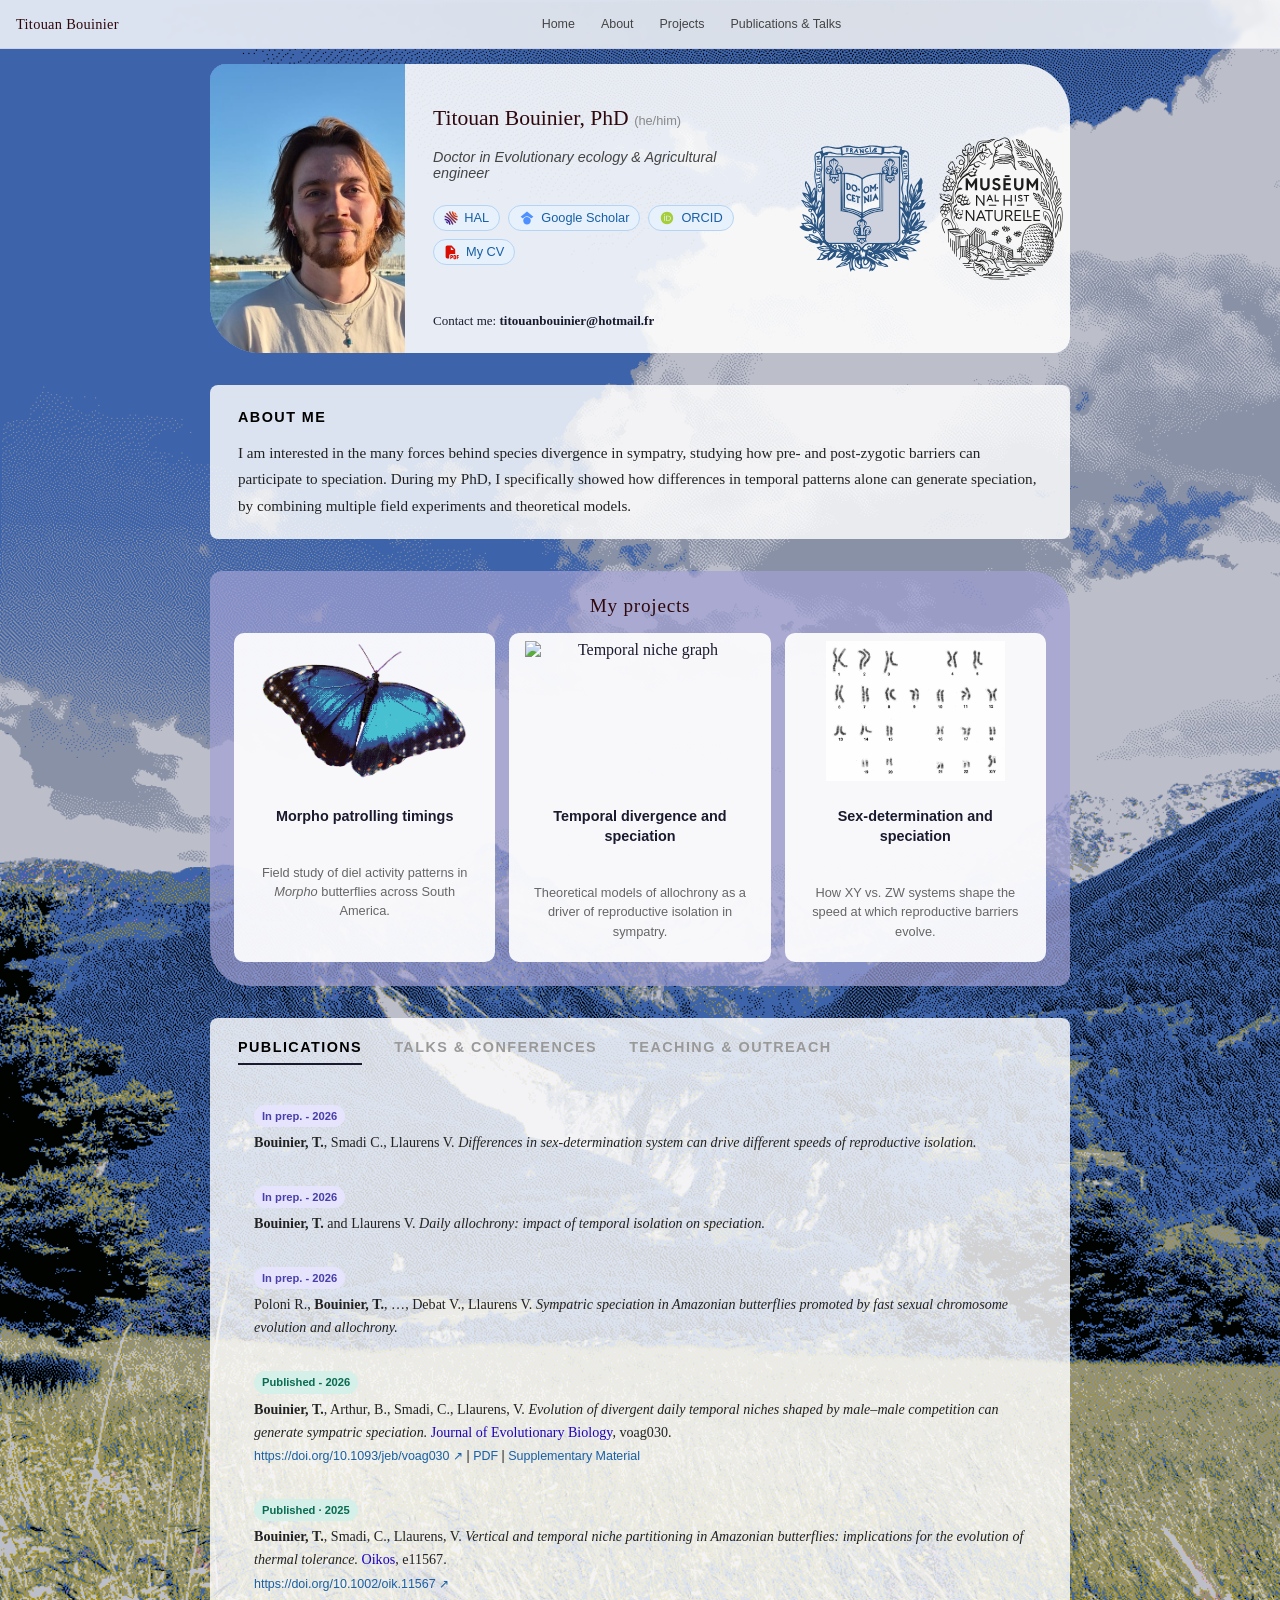
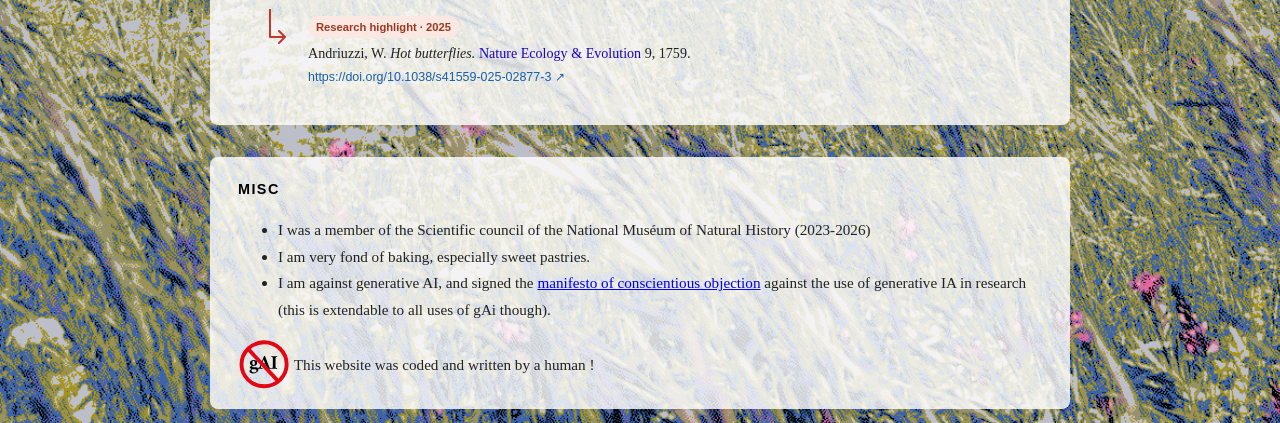
==== commit ba851553: "h" ====
--- a/index.html
+++ b/index.html
@@ -709,7 +709,7 @@
   </div>
 
  
-
+  <!-- Audio playing code -->
 <audio id="spray-1">
   <source src="music\jet-set-radio-spray-1.mp3" type="audio/mp3">
   Your browser does not support the audio element.
@@ -763,7 +763,9 @@
 } 
 
 function playAudioFah() { 
-  fah.play()
+
+  const newAudio = fah.cloneNode(true)
+  newAudio.play()
   }
     
 </script>
